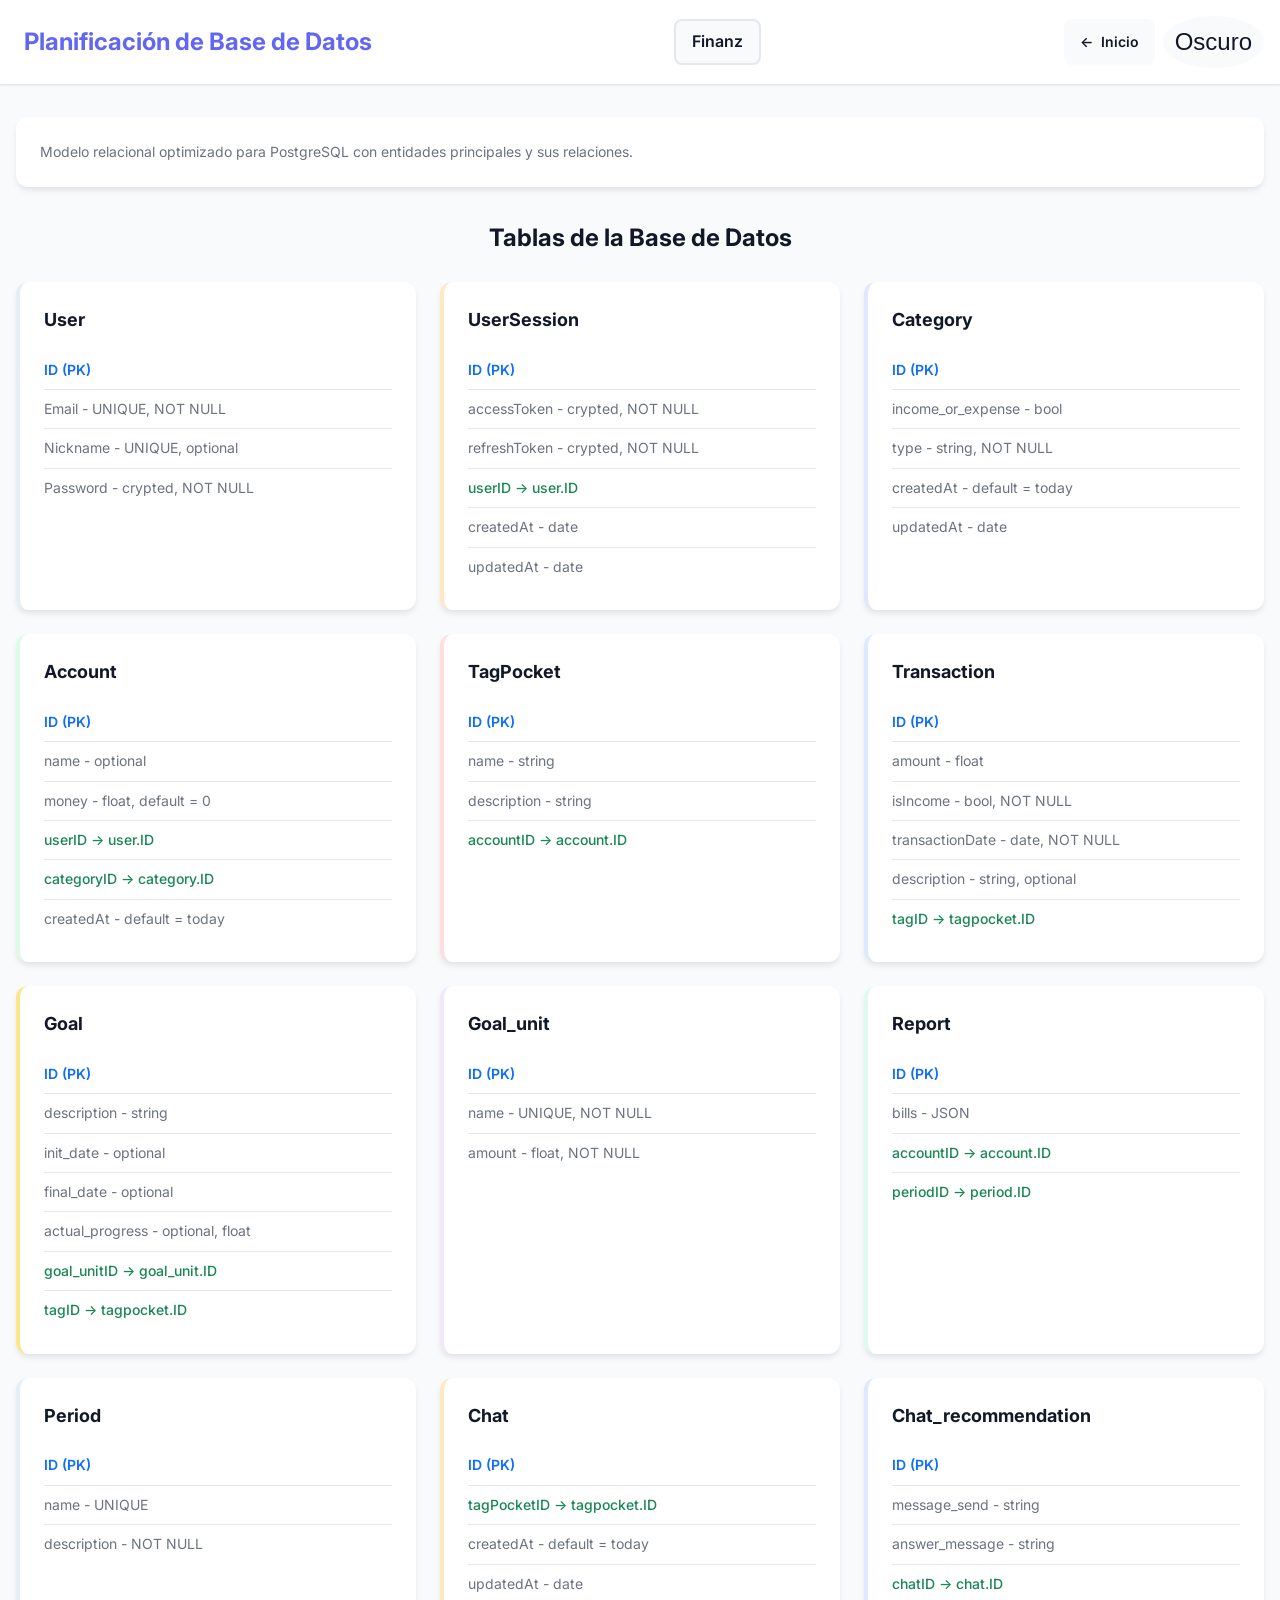
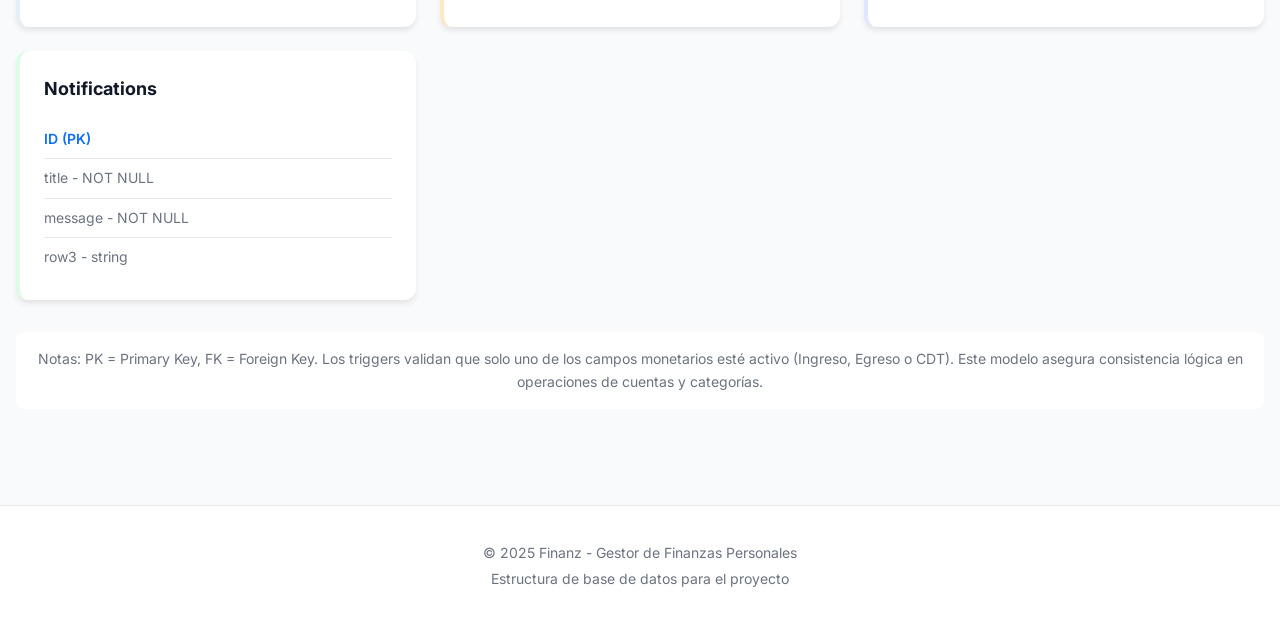
==== views/databse_plan.html @ 1298f000 "chore: initial project structure - base template" ====
<!DOCTYPE html>
<html lang="es">
  <head>
    <meta charset="UTF-8" />
    <meta name="viewport" content="width=device-width, initial-scale=1.0" />
    <meta
      name="description"
      content="Planificación de Base de Datos del Gestor de Finanzas Personales"
    />
    <title>Planificación de Base de Datos - Finanz</title>
    <link rel="stylesheet" href="../styles/user_stories.css" />
    <link rel="stylesheet" href="../styles/database_plan.css" />
    <link rel="preconnect" href="https://fonts.googleapis.com" />
    <link rel="preconnect" href="https://fonts.gstatic.com" crossorigin />
    <link
      href="https://fonts.googleapis.com/css2?family=Inter:wght@300;400;500;600;700&display=swap"
      rel="stylesheet"
    />
  </head>
  <body>
    <header class="header">
      <div class="container">
        <div class="header-content">
          <h1 class="logo">
            <span class="logo-icon"></span>
            Planificación de Base de Datos
          </h1>
          <div class="project-info">
            <span class="project-name">Finanz</span>
          </div>
          <div style="display: flex; gap: 0.5rem; align-items: center">
            <a
              href="../index.html"
              class="back-button"
              aria-label="Volver al inicio"
            >
              <span>←</span> Inicio
            </a>
            <button
              id="theme-toggle"
              class="theme-toggle"
              aria-label="Cambiar tema"
            >
              <span class="theme-icon">Oscuro</span>
            </button>
          </div>
        </div>
      </div>
    </header>

    <main class="main">
      <div class="container">
        <!-- Información del proyecto -->
        <section class="info-section">
          <p class="info-description" id="db-description">
            Modelo relacional optimizado para PostgreSQL con las tablas
            principales y sus relaciones.
          </p>
        </section>

        <!-- Error State -->
        <div id="error-state" class="error-state" hidden role="alert">
          <h2>Error al cargar información</h2>
          <p id="error-message"></p>
        </div>

        <!-- Lista de tablas -->
        <section class="tables-section">
          <h2 class="section-title">Tablas de la Base de Datos</h2>
          <div id="tables-list" class="tables-grid">
            <!-- Se cargará dinámicamente -->
          </div>
        </section>

        <p class="footer-note" id="db-note">
          Notas: PK = Primary Key, FK = Foreign Key. Ajusta campos y tipos según
          necesidades (ej. índices, constraints, JSONB para reportes y
          configuraciones).
        </p>
      </div>
    </main>

    <footer class="footer">
      <div class="container">
        <p>&copy; 2025 Finanz - Gestor de Finanzas Personales</p>
        <p>Estructura de base de datos para el proyecto</p>
      </div>
    </footer>

    <script src="../data/database_data.js"></script>
    <script src="../scripts/database_plan.js"></script>
  </body>
</html>
---- styles/user_stories.css ----
/* ==================== Variables CSS ==================== */
:root {
  --primary-color: #6366f1;
  --primary-hover: #4f46e5;
  --secondary-color: #8b5cf6;
  --accent-color: #f59e0b;
  --success-color: #10b981;
  --warning-color: #f59e0b;
  --danger-color: #ef4444;

  --bg-primary: #ffffff;
  --bg-secondary: #f9fafb;
  --bg-tertiary: #f3f4f6;
  --background-primary: #ffffff;
  --background-secondary: #f9fafb;
  --text-primary: #111827;
  --text-secondary: #6b7280;
  --text-tertiary: #9ca3af;
  --border-color: #e5e7eb;
  --shadow-sm: 0 1px 2px 0 rgba(0, 0, 0, 0.05);
  --shadow-md: 0 4px 6px -1px rgba(0, 0, 0, 0.1);
  --shadow-lg: 0 10px 15px -3px rgba(0, 0, 0, 0.1);
  --shadow-xl: 0 20px 25px -5px rgba(0, 0, 0, 0.1);

  --font-family: "Inter", -apple-system, BlinkMacSystemFont, "Segoe UI",
    sans-serif;
  --transition: all 0.3s cubic-bezier(0.4, 0, 0.2, 1);
}

/* Dark mode */
[data-theme="dark"] {
  --bg-primary: #111827;
  --bg-secondary: #1f2937;
  --bg-tertiary: #374151;
  --background-primary: #111827;
  --background-secondary: #1f2937;
  --text-primary: #f9fafb;
  --text-secondary: #d1d5db;
  --text-tertiary: #9ca3af;
  --border-color: #374151;
  --shadow-sm: 0 1px 2px 0 rgba(0, 0, 0, 0.3);
  --shadow-md: 0 4px 6px -1px rgba(0, 0, 0, 0.4);
  --shadow-lg: 0 10px 15px -3px rgba(0, 0, 0, 0.5);
  --shadow-xl: 0 20px 25px -5px rgba(0, 0, 0, 0.6);
}

/* ==================== Reset & Base ==================== */
*,
*::before,
*::after {
  box-sizing: border-box;
  margin: 0;
  padding: 0;
}

html {
  scroll-behavior: smooth;
}

body {
  font-family: var(--font-family);
  background-color: var(--bg-secondary);
  color: var(--text-primary);
  line-height: 1.6;
  transition: var(--transition);
  min-height: 100vh;
  display: flex;
  flex-direction: column;
}

.sr-only {
  position: absolute;
  width: 1px;
  height: 1px;
  padding: 0;
  margin: -1px;
  overflow: hidden;
  clip: rect(0, 0, 0, 0);
  white-space: nowrap;
  border-width: 0;
}

.container {
  width: 100%;
  max-width: 1280px;
  margin: 0 auto;
  padding: 0 1rem;
}

/* ==================== Header ==================== */
.header {
  background-color: var(--bg-primary);
  border-bottom: 1px solid var(--border-color);
  box-shadow: var(--shadow-sm);
  position: sticky;
  top: 0;
  z-index: 1000;
}

.header-content {
  display: flex;
  align-items: center;
  justify-content: space-between;
  gap: 1rem;
  padding: 1rem 0;
}

.logo {
  display: flex;
  align-items: center;
  gap: 0.5rem;
  font-size: 1.5rem;
  font-weight: 700;
  color: var(--primary-color);
}

.logo-icon {
  font-size: 2rem;
}

.project-selector {
  flex: 1;
  max-width: 300px;
}

.project-info {
  flex: 1;
  max-width: 300px;
  display: flex;
  align-items: center;
  justify-content: center;
}

.project-name {
  padding: 0.5rem 1rem;
  font-size: 1rem;
  font-weight: 600;
  color: var(--text-primary);
  background-color: var(--bg-secondary);
  border-radius: 8px;
  border: 2px solid var(--border-color);
}

.project-select {
  width: 100%;
  padding: 0.5rem 1rem;
  font-size: 1rem;
  border: 2px solid var(--border-color);
  border-radius: 8px;
  background-color: var(--bg-secondary);
  color: var(--text-primary);
  cursor: pointer;
  transition: var(--transition);
}

.project-select:hover {
  border-color: var(--primary-color);
}

.project-select:focus {
  outline: none;
  border-color: var(--primary-color);
  box-shadow: 0 0 0 3px rgba(99, 102, 241, 0.1);
}

.theme-toggle {
  padding: 0.75rem;
  border: none;
  border-radius: 50%;
  background-color: var(--bg-secondary);
  color: var(--text-primary);
  font-size: 1.5rem;
  cursor: pointer;
  transition: var(--transition);
}

.theme-toggle:hover {
  background-color: var(--bg-tertiary);
  transform: scale(1.1);
}

.back-button {
  padding: 0.75rem 1rem;
  border: none;
  border-radius: 8px;
  background-color: var(--bg-secondary);
  color: var(--text-primary);
  font-size: 0.875rem;
  font-weight: 600;
  cursor: pointer;
  transition: var(--transition);
  text-decoration: none;
  display: inline-flex;
  align-items: center;
  gap: 0.5rem;
}

.back-button:hover {
  background-color: var(--bg-tertiary);
  transform: translateX(-2px);
}

/* ==================== Main Content ==================== */
.main {
  flex: 1;
  padding: 2rem 0;
}

.controls {
  background-color: var(--bg-primary);
  border-radius: 12px;
  padding: 1.5rem;
  margin-bottom: 2rem;
  box-shadow: var(--shadow-md);
  display: flex;
  flex-direction: column;
  gap: 1rem;
}

.search-box {
  flex: 1;
}

.search-input {
  width: 100%;
  padding: 0.75rem 1rem;
  font-size: 1rem;
  border: 2px solid var(--border-color);
  border-radius: 8px;
  background-color: var(--bg-secondary);
  color: var(--text-primary);
  transition: var(--transition);
}

.search-input:focus {
  outline: none;
  border-color: var(--primary-color);
  box-shadow: 0 0 0 3px rgba(99, 102, 241, 0.1);
}

.filter-group {
  display: flex;
  align-items: center;
  gap: 0.5rem;
}

.filter-label {
  font-weight: 600;
  color: var(--text-secondary);
}

.epic-filter {
  padding: 0.5rem 1rem;
  font-size: 1rem;
  border: 2px solid var(--border-color);
  border-radius: 8px;
  background-color: var(--bg-secondary);
  color: var(--text-primary);
  cursor: pointer;
  transition: var(--transition);
}

.epic-filter:hover {
  border-color: var(--primary-color);
}

.stats {
  display: flex;
  gap: 1.5rem;
  padding: 0.5rem 0;
  font-size: 0.875rem;
  color: var(--text-secondary);
}

.stat-item strong {
  color: var(--primary-color);
  font-size: 1.25rem;
}

/* ==================== Stories Grid ==================== */
.stories-grid {
  display: grid;
  grid-template-columns: repeat(auto-fill, minmax(350px, 1fr));
  gap: 1.5rem;
}

.story-card {
  background-color: var(--bg-primary);
  border: 1px solid var(--border-color);
  border-radius: 12px;
  padding: 1.5rem;
  transition: var(--transition);
  cursor: pointer;
  box-shadow: var(--shadow-sm);
}

.story-card:hover {
  box-shadow: var(--shadow-lg);
  transform: translateY(-4px);
  border-color: var(--primary-color);
}

.story-header {
  display: flex;
  align-items: center;
  justify-content: space-between;
  margin-bottom: 1rem;
}

.story-code {
  display: inline-block;
  padding: 0.25rem 0.75rem;
  background-color: var(--primary-color);
  color: white;
  font-size: 0.75rem;
  font-weight: 700;
  border-radius: 999px;
}

.story-epic {
  display: inline-block;
  padding: 0.25rem 0.75rem;
  background-color: var(--bg-tertiary);
  color: var(--text-secondary);
  font-size: 0.75rem;
  font-weight: 600;
  border-radius: 999px;
}

.story-title {
  font-size: 1.25rem;
  font-weight: 700;
  color: var(--text-primary);
  margin-bottom: 0.75rem;
  line-height: 1.4;
}

.story-description {
  color: var(--text-secondary);
  font-size: 0.875rem;
  line-height: 1.6;
  margin-bottom: 1rem;
  display: -webkit-box;
  -webkit-line-clamp: 3;
  -webkit-box-orient: vertical;
  overflow: hidden;
}

.story-footer {
  display: flex;
  align-items: center;
  gap: 1rem;
  padding-top: 1rem;
  border-top: 1px solid var(--border-color);
}

.badge {
  display: flex;
  align-items: center;
  gap: 0.25rem;
  font-size: 0.75rem;
  color: var(--text-tertiary);
}

.badge-icon {
  font-size: 1rem;
}

/* ==================== Loading & Empty States ==================== */
.loading {
  display: flex;
  flex-direction: column;
  align-items: center;
  justify-content: center;
  padding: 4rem 2rem;
  color: var(--text-secondary);
}

.spinner {
  width: 48px;
  height: 48px;
  border: 4px solid var(--border-color);
  border-top-color: var(--primary-color);
  border-radius: 50%;
  animation: spin 1s linear infinite;
  margin-bottom: 1rem;
}

@keyframes spin {
  to {
    transform: rotate(360deg);
  }
}

.empty-state,
.error-state {
  text-align: center;
  padding: 4rem 2rem;
  color: var(--text-secondary);
}

.empty-icon,
.error-icon {
  font-size: 4rem;
  margin-bottom: 1rem;
  display: block;
}

.empty-state h2,
.error-state h2 {
  font-size: 1.5rem;
  color: var(--text-primary);
  margin-bottom: 0.5rem;
}

.retry-button {
  margin-top: 1rem;
  padding: 0.75rem 1.5rem;
  background-color: var(--primary-color);
  color: white;
  border: none;
  border-radius: 8px;
  font-weight: 600;
  cursor: pointer;
  transition: var(--transition);
}

.retry-button:hover {
  background-color: var(--primary-hover);
}

/* ==================== Modal ==================== */
.modal {
  position: fixed;
  top: 0;
  left: 0;
  right: 0;
  bottom: 0;
  z-index: 9999;
  display: none;
  align-items: center;
  justify-content: center;
  padding: 1rem;
}

.modal:not([hidden]) {
  display: flex;
}

.modal-overlay {
  position: absolute;
  top: 0;
  left: 0;
  right: 0;
  bottom: 0;
  background-color: rgba(0, 0, 0, 0.7);
  backdrop-filter: blur(4px);
}

.modal-content {
  position: relative;
  background-color: var(--bg-primary);
  border-radius: 12px;
  box-shadow: var(--shadow-xl);
  max-width: 800px;
  max-height: 90vh;
  overflow-y: auto;
  z-index: 10000;
  animation: modalSlideIn 0.3s ease-out;
}

@keyframes modalSlideIn {
  from {
    opacity: 0;
    transform: translateY(-20px);
  }
  to {
    opacity: 1;
    transform: translateY(0);
  }
}

.modal-header {
  display: flex;
  align-items: center;
  justify-content: space-between;
  padding: 1.5rem;
  border-bottom: 1px solid var(--border-color);
}

.modal-title {
  font-size: 1.5rem;
  font-weight: 700;
  color: var(--text-primary);
}

.modal-close {
  width: 40px;
  height: 40px;
  border: none;
  border-radius: 50%;
  background-color: var(--bg-secondary);
  color: var(--text-primary);
  font-size: 2rem;
  line-height: 1;
  cursor: pointer;
  transition: var(--transition);
}

.modal-close:hover {
  background-color: var(--bg-tertiary);
}

.modal-body {
  padding: 1.5rem;
}

.modal-section {
  margin-bottom: 2rem;
}

.modal-section:last-child {
  margin-bottom: 0;
}

.modal-section-title {
  font-size: 1.125rem;
  font-weight: 600;
  color: var(--text-primary);
  margin-bottom: 0.75rem;
  display: flex;
  align-items: center;
  gap: 0.5rem;
}

.modal-section-title::before {
  content: "";
  width: 4px;
  height: 1.125rem;
  background-color: var(--primary-color);
  border-radius: 999px;
}

.modal-list {
  list-style: none;
  padding: 0;
}

.modal-list li {
  padding: 0.75rem 0;
  padding-left: 1.5rem;
  border-bottom: 1px solid var(--border-color);
  position: relative;
  color: var(--text-secondary);
}

.modal-list li:last-child {
  border-bottom: none;
}

.modal-list li::before {
  content: "✓";
  position: absolute;
  left: 0;
  color: var(--success-color);
  font-weight: bold;
}

/* ==================== Footer ==================== */
.footer {
  background-color: var(--bg-primary);
  border-top: 1px solid var(--border-color);
  padding: 2rem 0;
  margin-top: 4rem;
  text-align: center;
  color: var(--text-secondary);
  font-size: 0.875rem;
}

.footer p {
  margin: 0.25rem 0;
}

/* ==================== Responsive ==================== */
@media (max-width: 768px) {
  .header-content {
    flex-wrap: wrap;
  }

  .logo {
    flex: 1 0 100%;
    justify-content: center;
    margin-bottom: 0.5rem;
  }

  .project-selector {
    max-width: none;
  }

  .controls {
    padding: 1rem;
  }

  .stories-grid {
    grid-template-columns: 1fr;
    gap: 1rem;
  }

  .stats {
    flex-direction: column;
    gap: 0.5rem;
  }

  .modal-content {
    max-width: 100%;
    margin: 0;
    border-radius: 0;
  }
}

@media (max-width: 480px) {
  .story-card {
    padding: 1rem;
  }

  .modal-body {
    padding: 1rem;
  }
}
---- styles/database_plan.css ----
/* ==================== Estilos específicos para Diagrama de Base de Datos ==================== */

.info-section {
  background-color: var(--bg-primary);
  border-radius: 12px;
  padding: 1.5rem;
  margin-bottom: 1.5rem;
  box-shadow: var(--shadow-md);
}

.info-description {
  color: var(--text-secondary);
  font-size: 0.875rem;
  line-height: 1.6;
  margin: 0;
}

/* Diagrama SVG */
.diagram-section {
  margin-top: 1.5rem;
}

.erd-diagram {
  background-color: var(--bg-primary);
  border-radius: 12px;
  padding: 1.5rem;
  box-shadow: var(--shadow-md);
  overflow-x: auto;
}

#erd-svg {
  width: 100%;
  height: auto;
  min-height: 600px;
  border-radius: 8px;
  background: var(--bg-secondary);
}

/* Estilos para elementos SVG */
.table-title {
  font-family: var(--font-family);
  font-size: 14px;
  font-weight: 700;
  fill: var(--text-primary);
}

.field {
  font-family: var(--font-family);
  font-size: 13px;
  fill: var(--text-primary);
  opacity: 0.9;
}

.field-pk {
  font-family: var(--font-family);
  font-size: 13px;
  font-weight: 700;
  fill: #0d6efd;
}

.field-fk {
  font-family: var(--font-family);
  font-size: 13px;
  font-weight: 600;
  fill: #198754;
}

/* Lista de tablas */
.tables-section {
  margin-top: 2rem;
}

.section-title {
  font-size: 1.5rem;
  font-weight: 700;
  color: var(--text-primary);
  margin: 0 0 1.5rem 0;
  text-align: center;
}

.tables-grid {
  display: grid;
  grid-template-columns: repeat(auto-fill, minmax(300px, 1fr));
  gap: 1.5rem;
}

.table-card {
  background-color: var(--bg-primary);
  border-radius: 12px;
  padding: 1.5rem;
  box-shadow: var(--shadow-md);
  border-left-width: 4px;
  border-left-style: solid;
  transition: var(--transition);
}

.table-card:hover {
  transform: translateY(-4px);
  box-shadow: var(--shadow-lg);
}

.table-card-name {
  font-size: 1.125rem;
  font-weight: 700;
  color: var(--text-primary);
  margin: 0 0 1rem 0;
}

.table-fields-list {
  list-style: none;
  padding: 0;
  margin: 0;
}

.table-field {
  padding: 0.5rem 0;
  font-size: 0.875rem;
  color: var(--text-secondary);
  border-bottom: 1px solid var(--border-color);
}

.table-field:last-child {
  border-bottom: none;
}

.table-field.field-primary {
  color: #0d6efd;
  font-weight: 600;
}

.table-field.field-foreign {
  color: #198754;
  font-weight: 500;
}

[data-theme="dark"] .table-field.field-primary {
  color: #6ea8fe;
}

[data-theme="dark"] .table-field.field-foreign {
  color: #75b798;
}

.footer-note {
  margin-top: 2rem;
  color: var(--text-secondary);
  font-size: 0.875rem;
  text-align: center;
  padding: 1rem;
  background-color: var(--bg-primary);
  border-radius: 8px;
}

/* Responsive */
@media (max-width: 768px) {
  .tables-grid {
    grid-template-columns: 1fr;
  }

  .erd-diagram {
    padding: 1rem;
  }

  #erd-svg {
    min-height: 400px;
  }
}

@media (max-width: 480px) {
  .info-section {
    padding: 1rem;
  }

  .table-card {
    padding: 1rem;
  }

  .section-title {
    font-size: 1.25rem;
  }
}
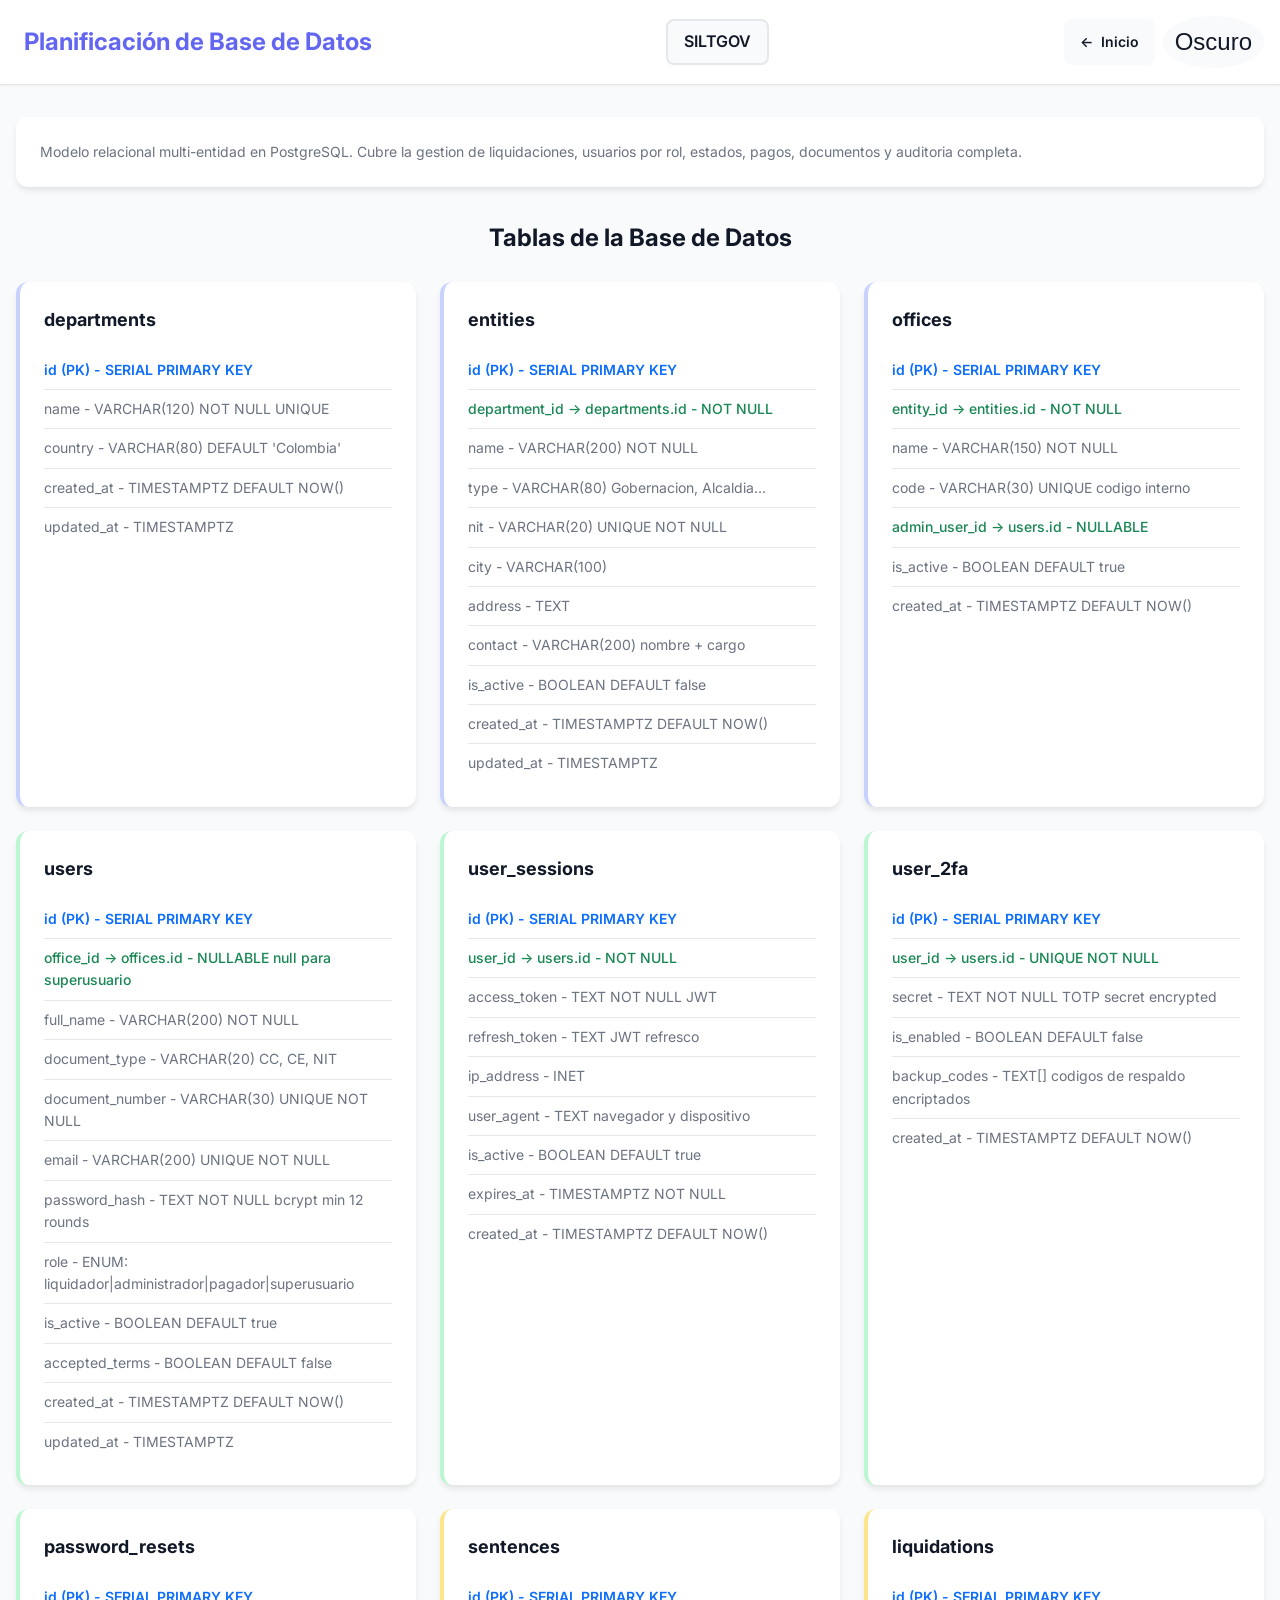
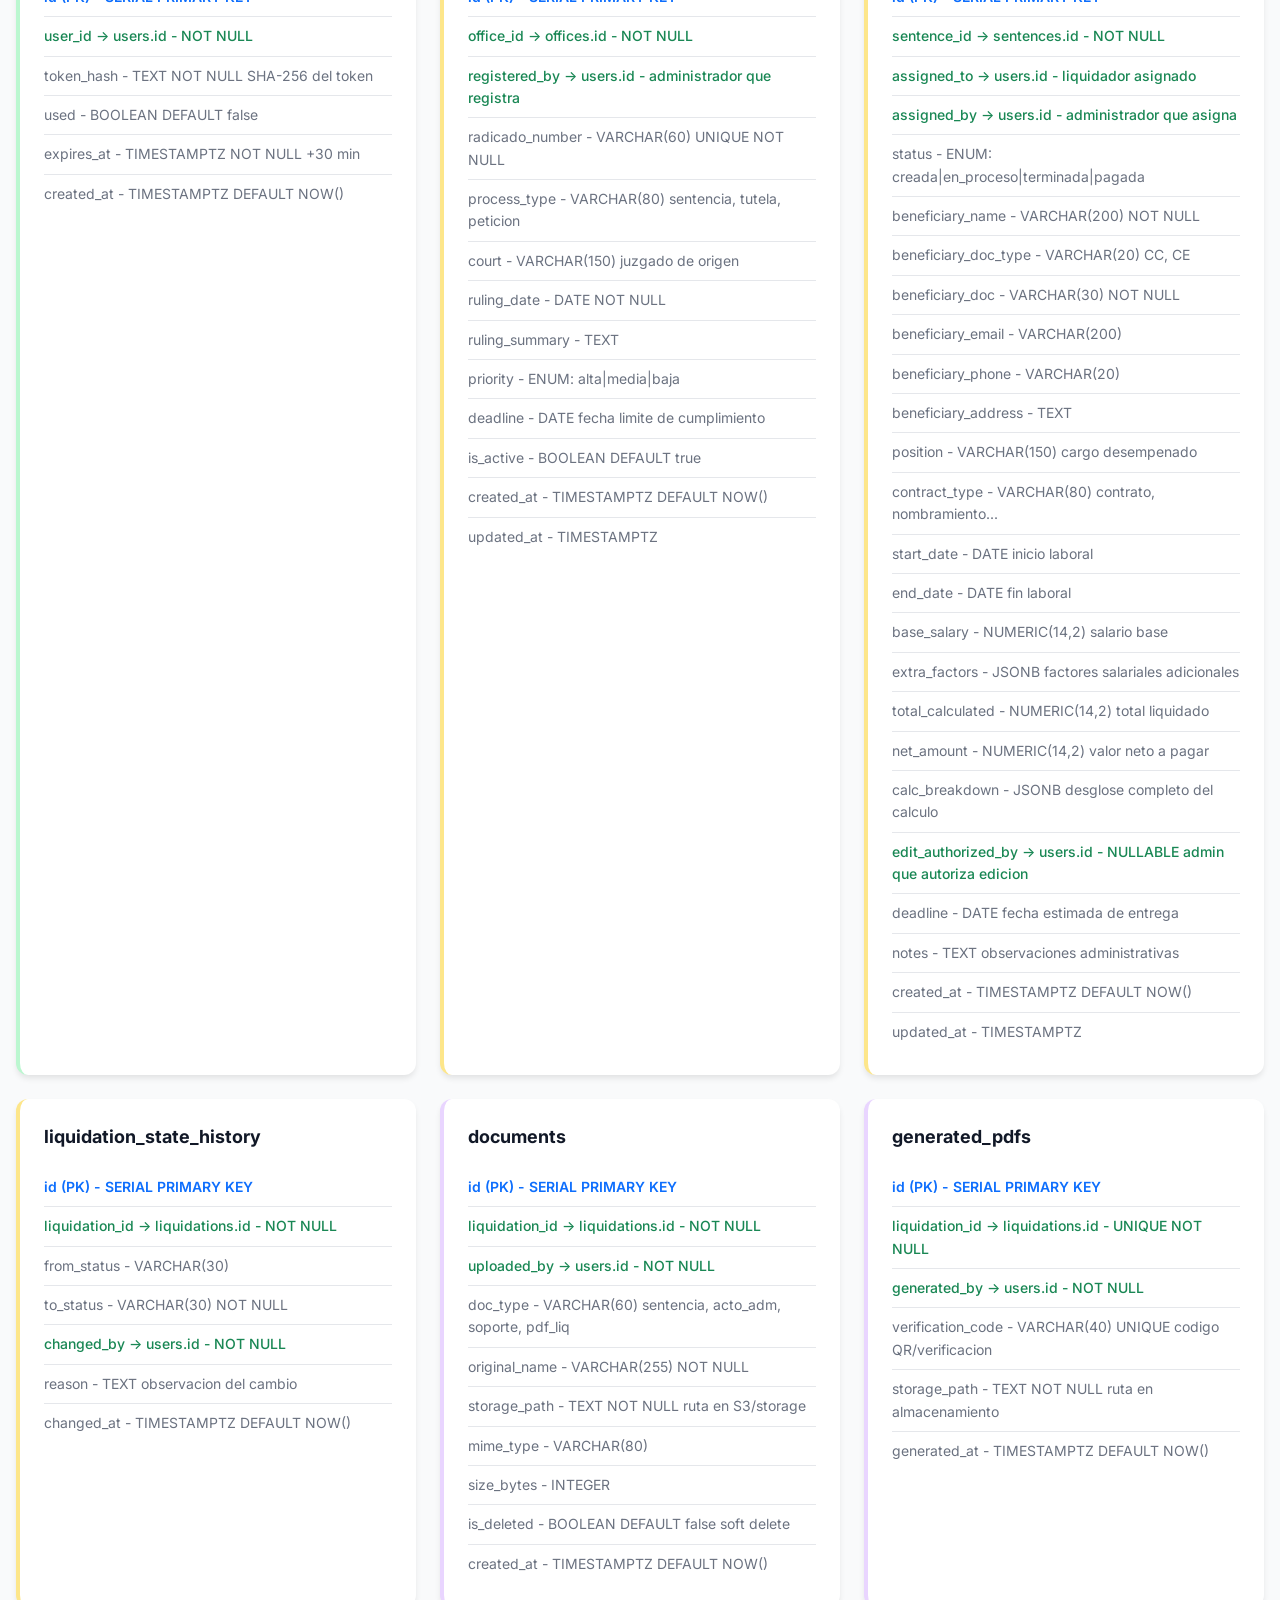
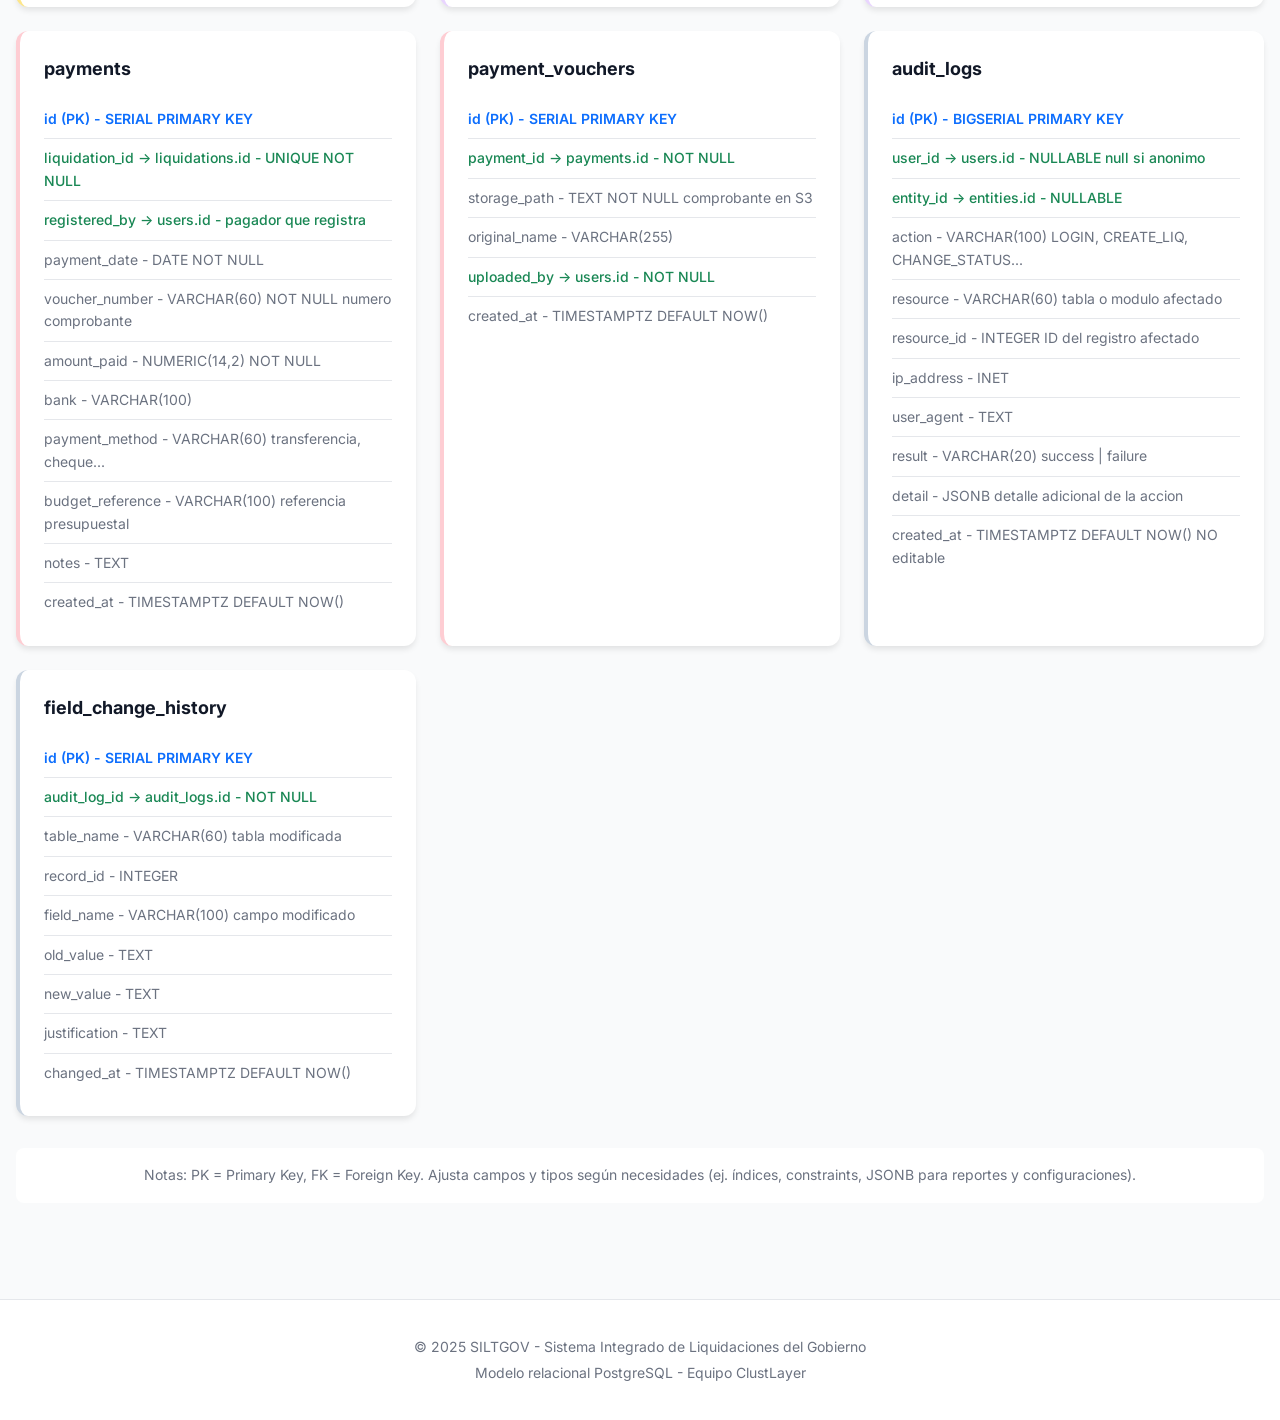
==== commit 2761a00c: "feat: complete SILTGOV data, views, and team pages - Fill data.js with 37 SILTGOV user stories (S1-S" ====
--- a/views/databse_plan.html
+++ b/views/databse_plan.html
@@ -5,9 +5,9 @@
     <meta name="viewport" content="width=device-width, initial-scale=1.0" />
     <meta
       name="description"
-      content="Planificación de Base de Datos del Gestor de Finanzas Personales"
+      content="Planificacion de Base de Datos - SILTGOV Sistema Integrado de Liquidaciones"
     />
-    <title>Planificación de Base de Datos - Finanz</title>
+    <title>Base de Datos - SILTGOV</title>
     <link rel="stylesheet" href="../styles/user_stories.css" />
     <link rel="stylesheet" href="../styles/database_plan.css" />
     <link rel="preconnect" href="https://fonts.googleapis.com" />
@@ -26,7 +26,7 @@
             Planificación de Base de Datos
           </h1>
           <div class="project-info">
-            <span class="project-name">Finanz</span>
+            <span class="project-name">SILTGOV</span>
           </div>
           <div style="display: flex; gap: 0.5rem; align-items: center">
             <a
@@ -82,8 +82,8 @@
 
     <footer class="footer">
       <div class="container">
-        <p>&copy; 2025 Finanz - Gestor de Finanzas Personales</p>
-        <p>Estructura de base de datos para el proyecto</p>
+        <p>&copy; 2025 SILTGOV - Sistema Integrado de Liquidaciones del Gobierno</p>
+        <p>Modelo relacional PostgreSQL - Equipo ClustLayer</p>
       </div>
     </footer>
 
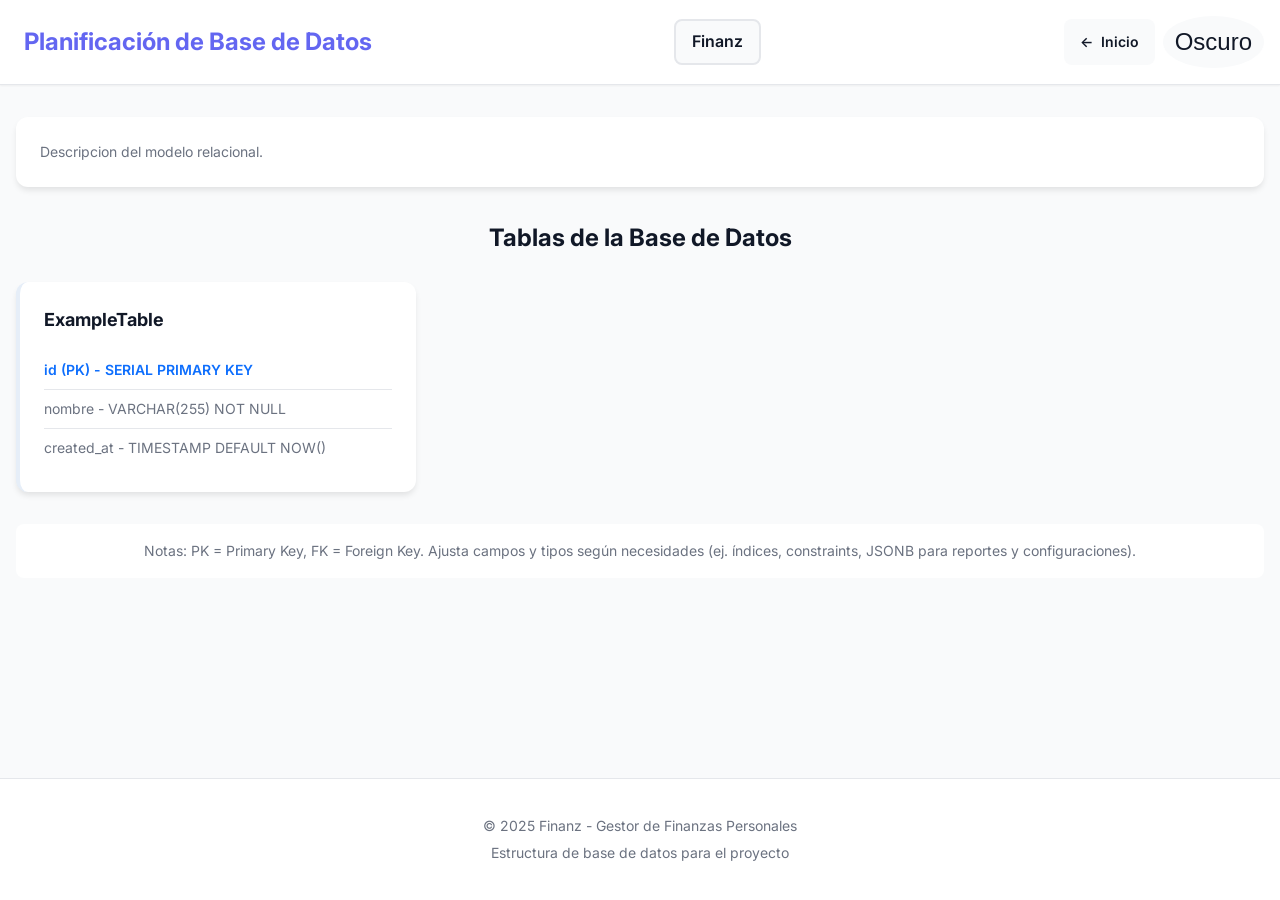
==== commit 71266cd1: "Revert "Feature/first plan"" ====
--- a/views/databse_plan.html
+++ b/views/databse_plan.html
@@ -5,9 +5,9 @@
     <meta name="viewport" content="width=device-width, initial-scale=1.0" />
     <meta
       name="description"
-      content="Planificacion de Base de Datos - SILTGOV Sistema Integrado de Liquidaciones"
+      content="Planificación de Base de Datos del Gestor de Finanzas Personales"
     />
-    <title>Base de Datos - SILTGOV</title>
+    <title>Planificación de Base de Datos - Finanz</title>
     <link rel="stylesheet" href="../styles/user_stories.css" />
     <link rel="stylesheet" href="../styles/database_plan.css" />
     <link rel="preconnect" href="https://fonts.googleapis.com" />
@@ -26,7 +26,7 @@
             Planificación de Base de Datos
           </h1>
           <div class="project-info">
-            <span class="project-name">SILTGOV</span>
+            <span class="project-name">Finanz</span>
           </div>
           <div style="display: flex; gap: 0.5rem; align-items: center">
             <a
@@ -82,8 +82,8 @@
 
     <footer class="footer">
       <div class="container">
-        <p>&copy; 2025 SILTGOV - Sistema Integrado de Liquidaciones del Gobierno</p>
-        <p>Modelo relacional PostgreSQL - Equipo ClustLayer</p>
+        <p>&copy; 2025 Finanz - Gestor de Finanzas Personales</p>
+        <p>Estructura de base de datos para el proyecto</p>
       </div>
     </footer>
 
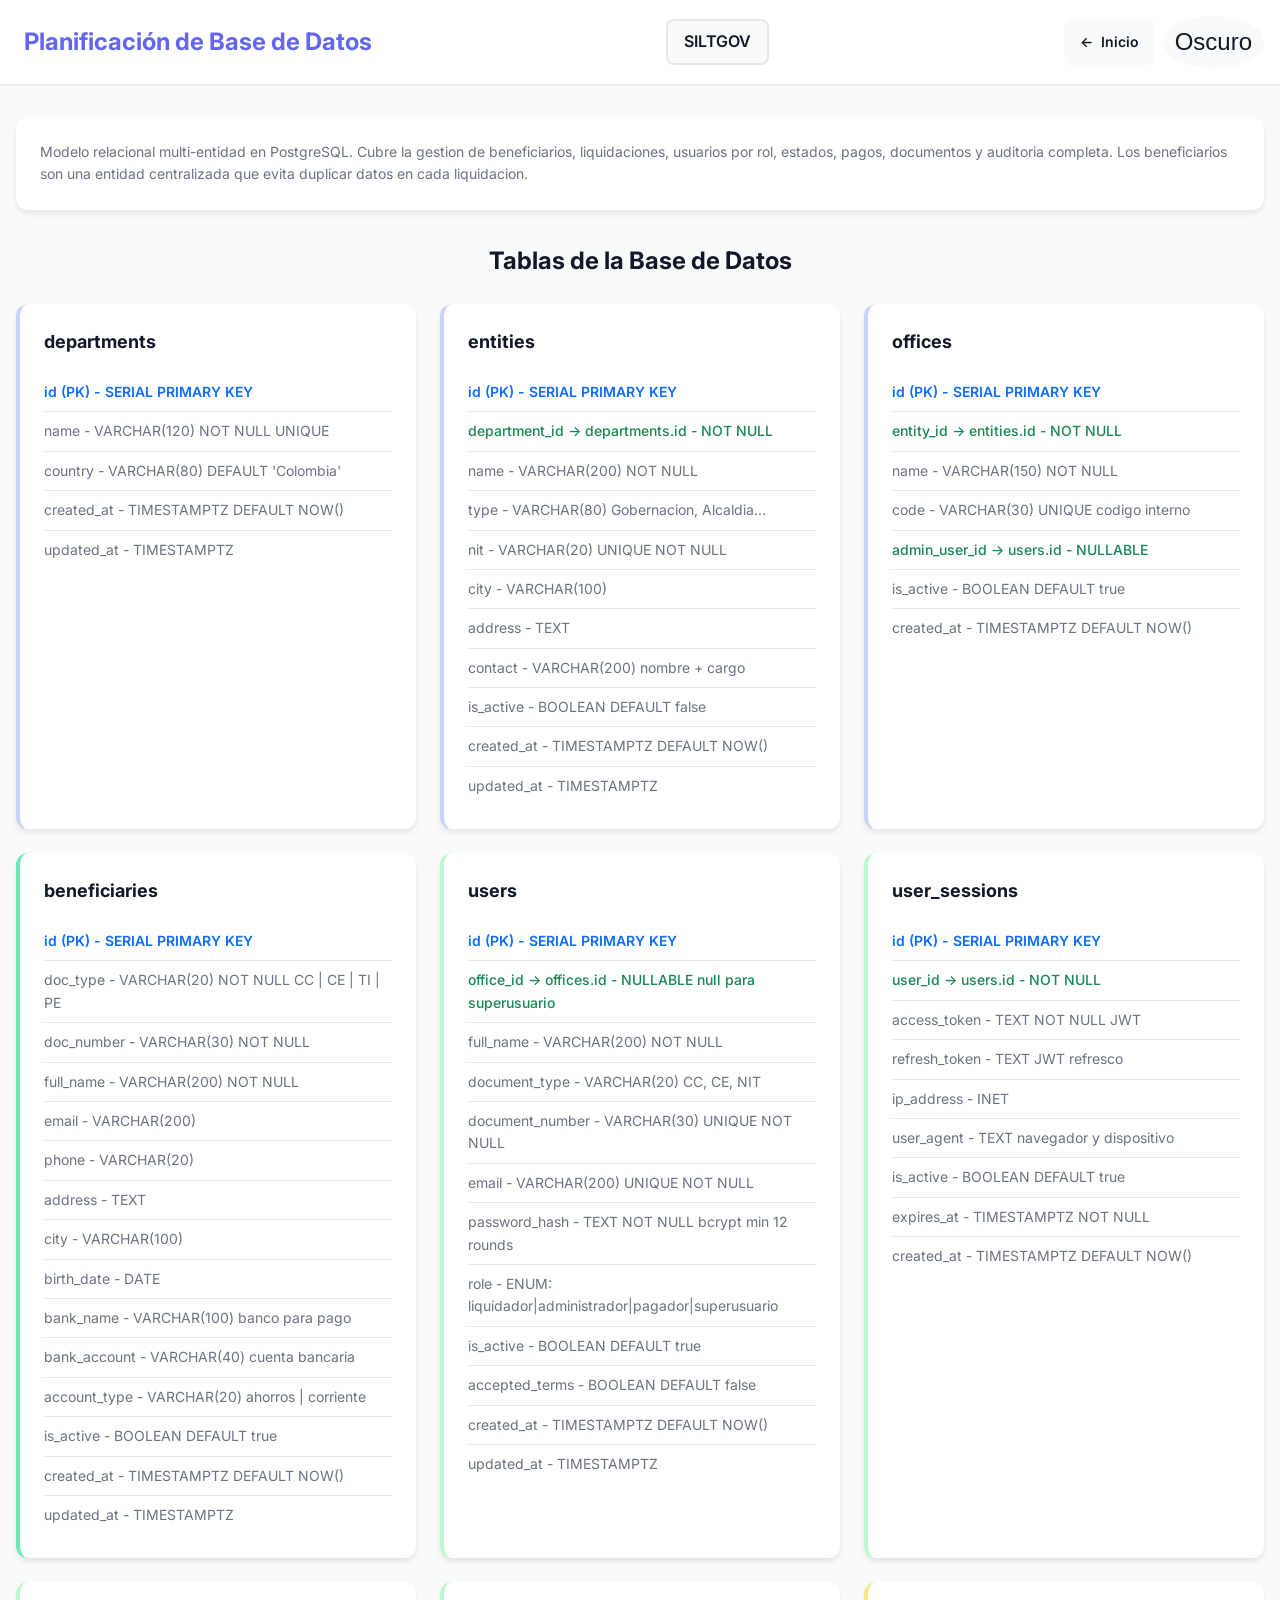
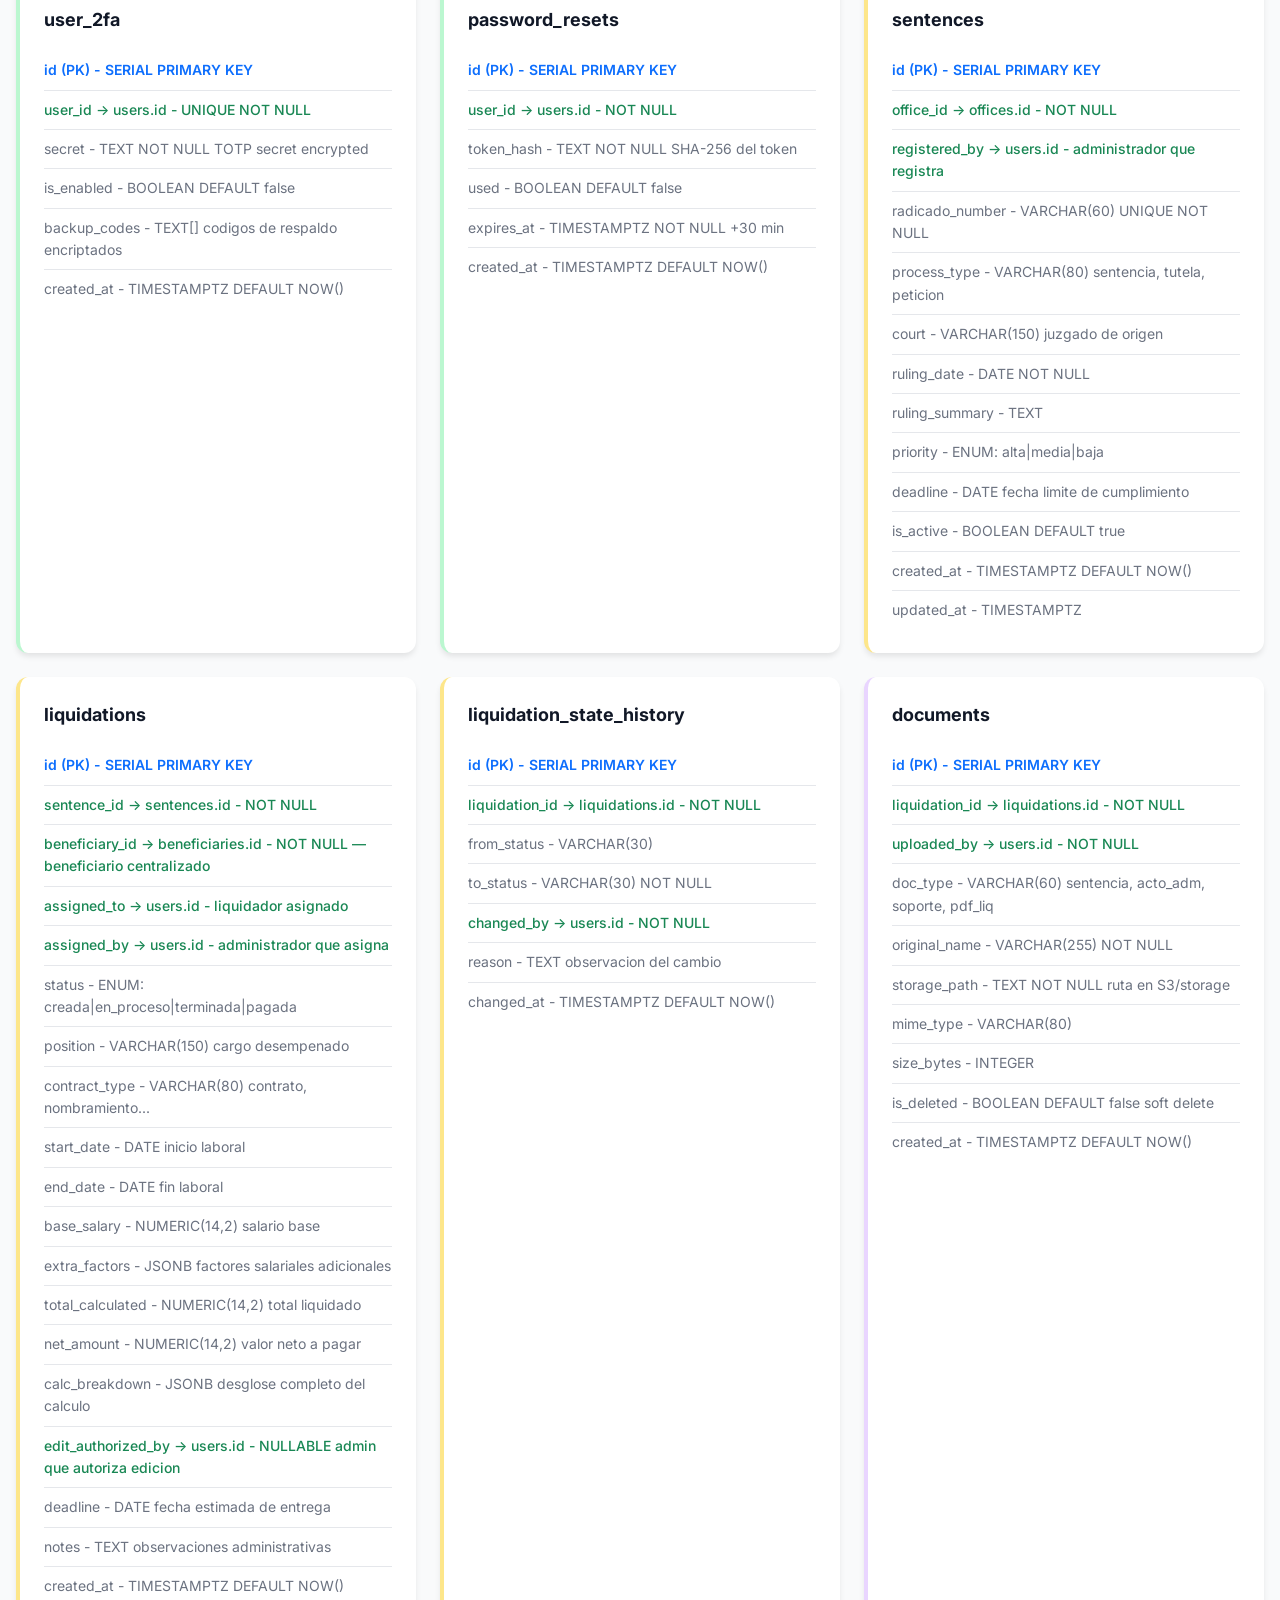
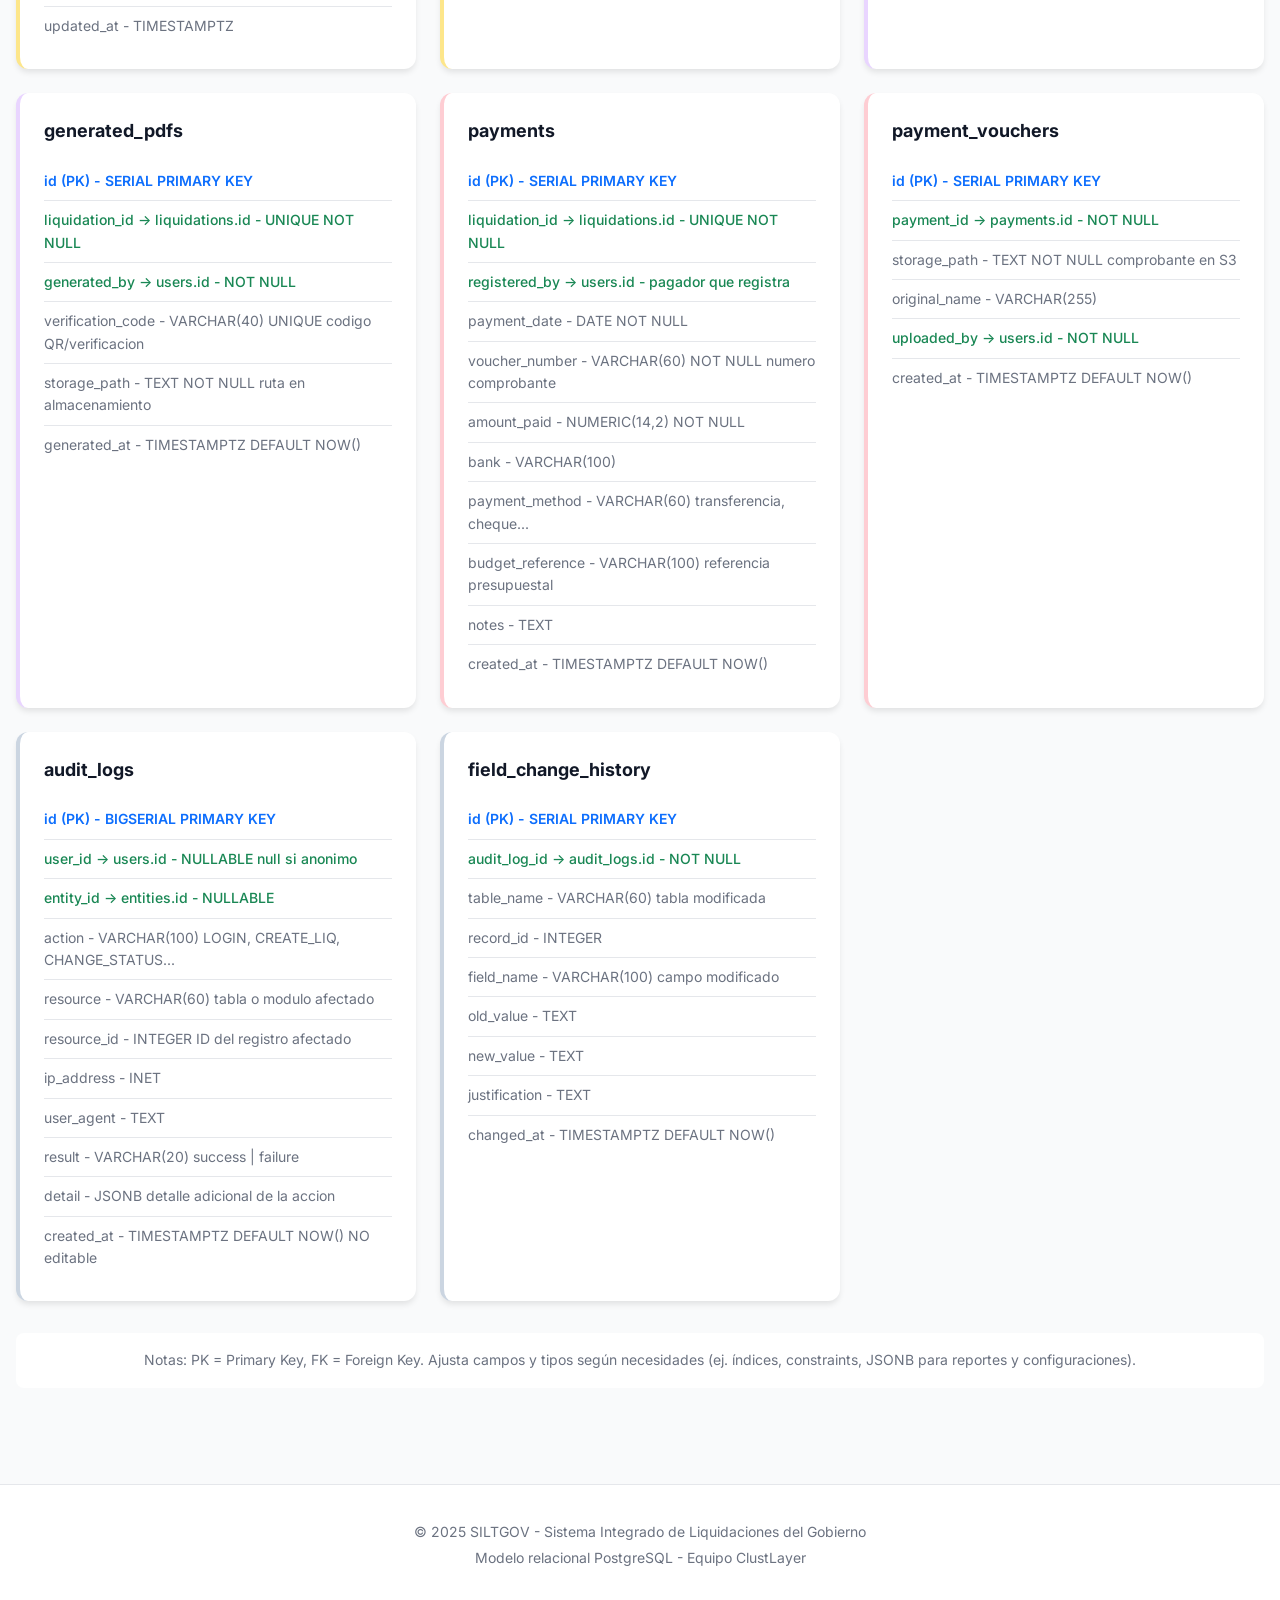
==== commit 2bc4d6c9: "refactor(arch+team+data): diagramas arq dinamicos, devColors desde team_members, sprints dinamicos t" ====
--- a/views/databse_plan.html
+++ b/views/databse_plan.html
@@ -1,13 +1,13 @@
-<!DOCTYPE html>
+<!doctype html>
 <html lang="es">
   <head>
     <meta charset="UTF-8" />
     <meta name="viewport" content="width=device-width, initial-scale=1.0" />
     <meta
       name="description"
-      content="Planificación de Base de Datos del Gestor de Finanzas Personales"
+      content="Planificacion de Base de Datos - SILTGOV Sistema Integrado de Liquidaciones"
     />
-    <title>Planificación de Base de Datos - Finanz</title>
+    <title>Base de Datos - SILTGOV</title>
     <link rel="stylesheet" href="../styles/user_stories.css" />
     <link rel="stylesheet" href="../styles/database_plan.css" />
     <link rel="preconnect" href="https://fonts.googleapis.com" />
@@ -26,7 +26,7 @@
             Planificación de Base de Datos
           </h1>
           <div class="project-info">
-            <span class="project-name">Finanz</span>
+            <span class="project-name">SILTGOV</span>
           </div>
           <div style="display: flex; gap: 0.5rem; align-items: center">
             <a
@@ -82,8 +82,10 @@
 
     <footer class="footer">
       <div class="container">
-        <p>&copy; 2025 Finanz - Gestor de Finanzas Personales</p>
-        <p>Estructura de base de datos para el proyecto</p>
+        <p>
+          &copy; 2025 SILTGOV - Sistema Integrado de Liquidaciones del Gobierno
+        </p>
+        <p>Modelo relacional PostgreSQL - Equipo ClustLayer</p>
       </div>
     </footer>
 
--- a/styles/user_stories.css
+++ b/styles/user_stories.css
@@ -22,8 +22,8 @@
   --shadow-lg: 0 10px 15px -3px rgba(0, 0, 0, 0.1);
   --shadow-xl: 0 20px 25px -5px rgba(0, 0, 0, 0.1);
 
-  --font-family: "Inter", -apple-system, BlinkMacSystemFont, "Segoe UI",
-    sans-serif;
+  --font-family:
+    "Inter", -apple-system, BlinkMacSystemFont, "Segoe UI", sans-serif;
   --transition: all 0.3s cubic-bezier(0.4, 0, 0.2, 1);
 }
 
@@ -627,3 +627,36 @@
     padding: 1rem;
   }
 }
+
+/* ==================== Jira Export Button ==================== */
+.jira-export-btn {
+  display: inline-flex;
+  align-items: center;
+  gap: 0.4rem;
+  background: var(--bg-secondary);
+  border: 1.5px solid var(--primary-color);
+  color: var(--primary-color);
+  padding: 0.45rem 1rem;
+  border-radius: 6px;
+  font-size: 0.82rem;
+  font-weight: 600;
+  cursor: pointer;
+  transition:
+    background 0.18s,
+    color 0.18s,
+    border-color 0.18s,
+    transform 0.12s;
+  white-space: nowrap;
+  flex-shrink: 0;
+}
+
+.jira-export-btn:hover {
+  background: var(--primary-color);
+  color: #fff;
+  transform: translateY(-1px);
+  box-shadow: 0 3px 10px rgba(99, 102, 241, 0.25);
+}
+
+.jira-export-btn:active {
+  transform: translateY(0);
+}
